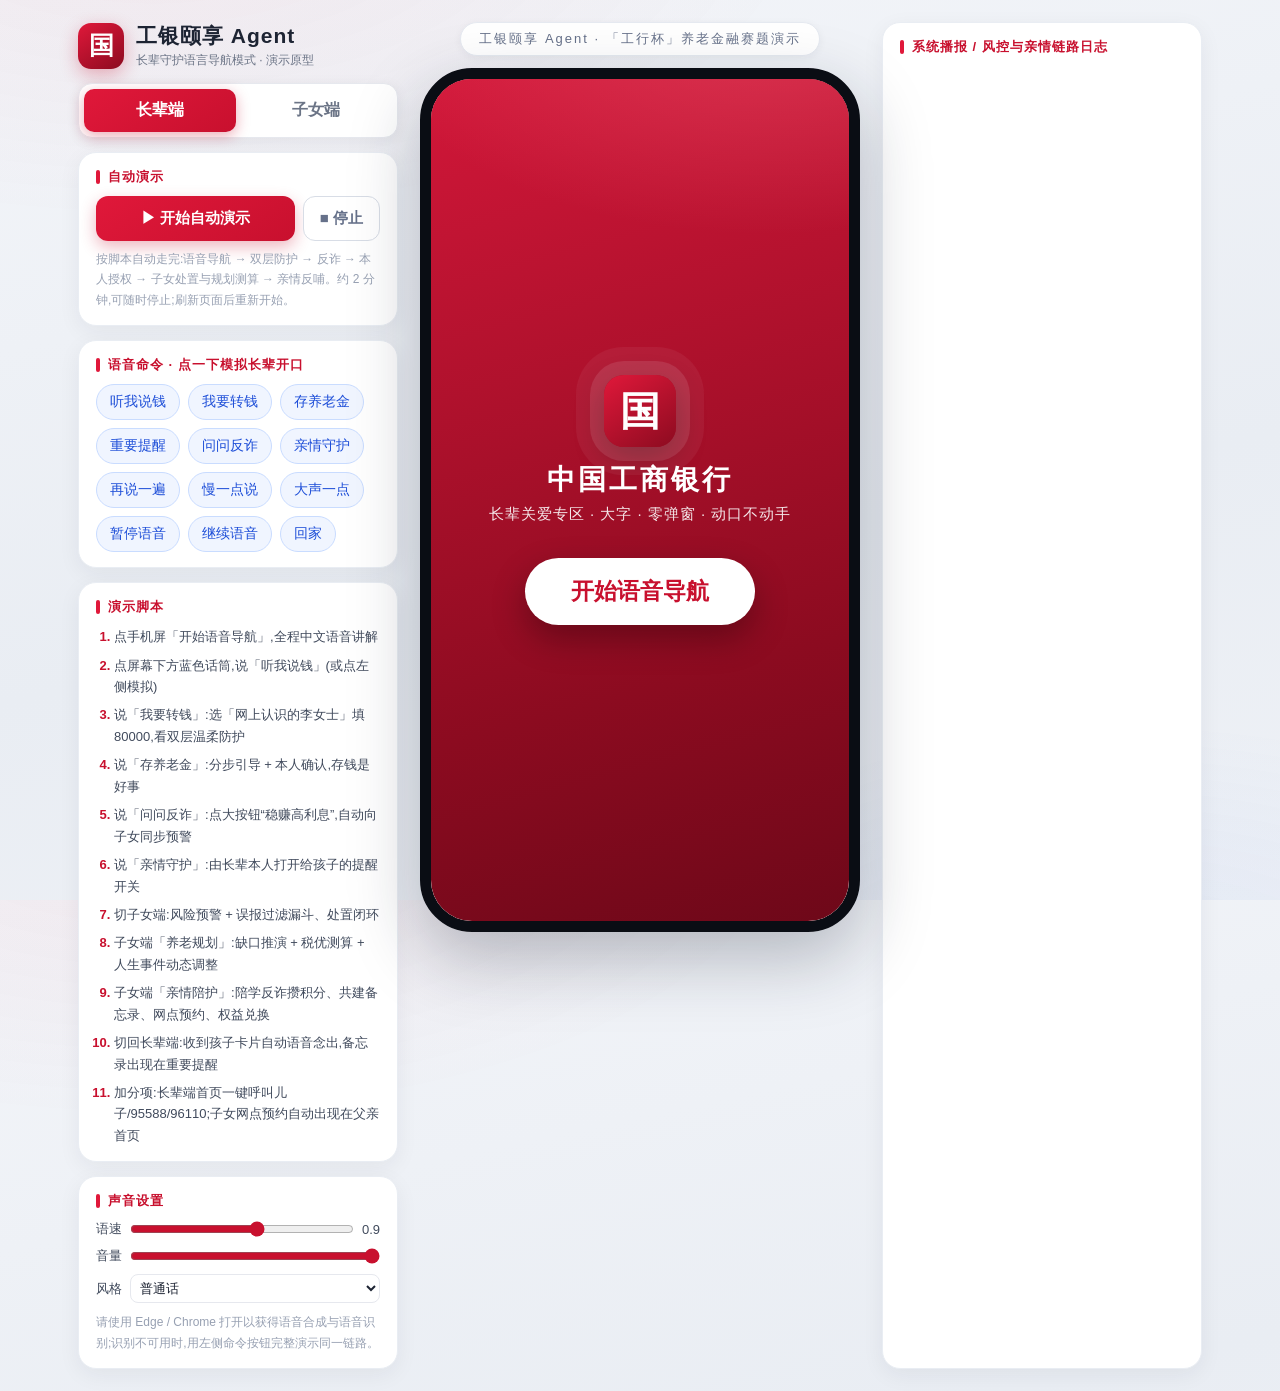
==== index.html @ 181be096 "工银颐享 Agent · 长辈守护语言导航 Demo（子女端已还原原版）" ====
<!DOCTYPE html>
<html lang="zh-CN">
<head>
<meta charset="UTF-8">
<meta name="viewport" content="width=device-width, initial-scale=1.0">
<title>工银颐享 Agent · 长辈守护语言导航 Demo</title>
<link rel="stylesheet" href="css/style.css">
</head>
<body>
<div class="stage">
  <aside class="side side-left">
    <div class="brand">
      <div class="logo">国</div>
      <div>
        <h1>工银颐享 Agent</h1>
        <p>长辈守护语言导航模式 · 演示原型</p>
      </div>
    </div>
    <div class="role-switch">
      <button id="btnElder" class="role on">长辈端</button>
      <button id="btnKids" class="role">子女端</button>
    </div>
    <div class="panel-box">
      <h3>自动演示</h3>
      <div class="auto-row">
        <button class="auto-go" id="btnAuto">▶ 开始自动演示</button>
        <button class="auto-stop" id="btnAutoStop">■ 停止</button>
      </div>
      <p class="mini">按脚本自动走完:语音导航 → 双层防护 → 反诈 → 本人授权 → 子女处置与规划测算 → 亲情反哺。约 2 分钟,可随时停止;刷新页面后重新开始。</p>
    </div>
    <div class="panel-box">
      <h3>语音命令 · 点一下模拟长辈开口</h3>
      <div class="cmd-grid">
        <button class="cmdbtn" data-cmd="听我说钱">听我说钱</button>
        <button class="cmdbtn" data-cmd="我要转钱">我要转钱</button>
        <button class="cmdbtn" data-cmd="存养老金">存养老金</button>
        <button class="cmdbtn" data-cmd="重要提醒">重要提醒</button>
        <button class="cmdbtn" data-cmd="问问反诈">问问反诈</button>
        <button class="cmdbtn" data-cmd="亲情守护开关">亲情守护</button>
        <button class="cmdbtn" data-cmd="再说一遍">再说一遍</button>
        <button class="cmdbtn" data-cmd="慢一点说">慢一点说</button>
        <button class="cmdbtn" data-cmd="大声一点">大声一点</button>
        <button class="cmdbtn" data-cmd="暂停语音">暂停语音</button>
        <button class="cmdbtn" data-cmd="继续语音">继续语音</button>
        <button class="cmdbtn" data-cmd="回家">回家</button>
      </div>
    </div>
    <div class="panel-box">
      <h3>演示脚本</h3>
      <ol>
        <li>点手机屏「开始语音导航」,全程中文语音讲解</li>
        <li>点屏幕下方蓝色话筒,说「听我说钱」(或点左侧模拟)</li>
        <li>说「我要转钱」:选「网上认识的李女士」填 80000,看双层温柔防护</li>
        <li>说「存养老金」:分步引导 + 本人确认,存钱是好事</li>
        <li>说「问问反诈」:点大按钮“稳赚高利息”,自动向子女同步预警</li>
        <li>说「亲情守护」:由长辈本人打开给孩子的提醒开关</li>
        <li>切子女端:风险预警 + 误报过滤漏斗、处置闭环</li>
        <li>子女端「养老规划」:缺口推演 + 税优测算 + 人生事件动态调整</li>
        <li>子女端「亲情陪护」:陪学反诈攒积分、共建备忘录、网点预约、权益兑换</li>
        <li>切回长辈端:收到孩子卡片自动语音念出,备忘录出现在重要提醒</li>
        <li>加分项:长辈端首页一键呼叫儿子/95588/96110;子女网点预约自动出现在父亲首页</li>
      </ol>
    </div>
    <div class="panel-box">
      <h3>声音设置</h3>
      <label class="field">语速 <input type="range" id="rateRange" min="0.5" max="1.2" step="0.05" value="0.9"> <span id="rateVal">0.9</span></label>
      <label class="field">音量 <input type="range" id="volRange" min="0" max="1" step="0.1" value="1"></label>
      <label class="field">风格
        <select id="dialectSel">
          <option value="mandarin">普通话</option>
          <option value="sichuan">川味短句</option>
        </select>
      </label>
      <p class="mini">请使用 Edge / Chrome 打开以获得语音合成与语音识别;识别不可用时,用左侧命令按钮完整演示同一链路。</p>
    </div>
  </aside>

  <div class="phone-col">
    <div class="app-top">工银颐享 Agent · 「工行杯」养老金融赛题演示</div>
  <div class="phone">
    <div class="boot" id="boot">
      <div class="boot-inner">
        <div class="logo big">国</div>
        <h2>中国工商银行</h2>
        <p class="slogan">长辈关爱专区 · 大字 · 零弹窗 · 动口不动手</p>
        <button id="btnStart">开始语音导航</button>
      </div>
    </div>
    <div class="notch"></div>
    <div class="appbar" id="appbar"></div>
    <div class="screen" id="screen"></div>
    <div class="caption idle" id="captionBar"><span class="eq" id="eq"><i></i><i></i><i></i><i></i></span></div>
    <div class="voice-dock" id="voiceDock">
      <button class="mic-round" id="micCmd" title="点这里说命令">
        <svg viewBox="0 0 24 24" width="34" height="34" fill="#fff"><path d="M12 14a3 3 0 0 0 3-3V6a3 3 0 1 0-6 0v5a3 3 0 0 0 3 3zm5-3a5 5 0 0 1-10 0H5a7 7 0 0 0 6 6.92V21h2v-3.08A7 7 0 0 0 19 11h-2z"/></svg>
      </button>
      <div class="vd-text">
        <b>按一下,说出来就行</b>
        <span id="vdHint"></span>
      </div>
    </div>
    <button class="repeat-fab" id="btnRepeat">再说<br>一遍</button>
    <nav class="tabbar" id="tabbar"></nav>
    <div class="toast" id="toast"></div>
    <div class="home-bar"></div>
    <div class="modal-root" id="modalRoot" hidden></div>
  </div>
  </div>

  <aside class="side side-right">
    <div class="panel-box grow">
      <h3>系统播报 / 风控与亲情链路日志</h3>
      <div class="log" id="log"></div>
    </div>
  </aside>
</div>
<script src="js/speech.js"></script>
<script src="js/data.js"></script>
<script src="js/app.js"></script>
</body>
</html>
---- css/style.css ----
:root {
  --brand: #c8102e;
  --brand-2: #e0183a;
  --brand-deep: #8c0b20;
  --ink: #1d2433;
  --sub: #6b7486;
  --line: #e6e8ee;
  --ok: #149c6a;
  --warn: #d97a06;
  --paper: #f6f5f1;
  --card-sh: 0 3px 14px rgba(23, 29, 46, .07);
}
* { box-sizing: border-box; margin: 0; padding: 0; }
html, body { height: 100%; }
body {
  font-family: "Microsoft YaHei", "PingFang SC", sans-serif;
  color: var(--ink);
  background:
    radial-gradient(1100px 520px at 12% -10%, rgba(200, 16, 46, .06), transparent 60%),
    radial-gradient(900px 480px at 88% 112%, rgba(37, 99, 235, .07), transparent 60%),
    linear-gradient(168deg, #f3f5f9, #e9edf3 60%, #eef1f6);
}
.stage { display: flex; gap: 22px; justify-content: center; padding: 22px; min-height: 100vh; }
.side { width: 320px; display: flex; flex-direction: column; gap: 14px; }

.brand { display: flex; gap: 12px; align-items: center; }
.logo { width: 46px; height: 46px; border-radius: 13px; background: linear-gradient(145deg, var(--brand-2), var(--brand-deep)); color: #fff; font-size: 25px; font-weight: 800; display: flex; align-items: center; justify-content: center; box-shadow: 0 6px 18px rgba(200, 16, 46, .3); flex: none; }
.logo.big { width: 72px; height: 72px; font-size: 40px; margin: 0 auto 14px; border-radius: 20px; }
.brand h1 { font-size: 21px; color: var(--ink); letter-spacing: 1px; }
.brand p { font-size: 12px; color: var(--sub); margin-top: 2px; }

.role-switch { display: flex; background: #fff; border: 1px solid var(--line); border-radius: 14px; padding: 5px; gap: 5px; box-shadow: var(--card-sh); }
.role-switch .role { flex: 1; border: 0; background: transparent; padding: 11px 0; font-size: 16px; border-radius: 10px; cursor: pointer; color: var(--sub); font-weight: 600; }
.role-switch .role.on { background: linear-gradient(145deg, var(--brand-2), var(--brand)); color: #fff; box-shadow: 0 4px 14px rgba(200, 16, 46, .35); }

.panel-box { background: #fff; border: 1px solid #e9edf3; border-radius: 18px; padding: 15px 17px; box-shadow: 0 6px 22px rgba(31, 41, 55, .06); }
.panel-box.grow { flex: 1; overflow: hidden; display: flex; flex-direction: column; }
.panel-box h3 { font-size: 13px; margin-bottom: 10px; color: var(--brand); letter-spacing: 1px; display: flex; align-items: center; gap: 8px; }
.panel-box h3::before { content: ""; width: 4px; height: 14px; border-radius: 2px; background: var(--brand-2); display: inline-block; }
.panel-box ol { padding-left: 18px; display: flex; flex-direction: column; gap: 7px; color: #404a5c; font-size: 13px; line-height: 1.65; }
.panel-box ol li::marker { color: var(--brand); font-weight: 700; }
.mini { font-size: 12px; color: #97a0b2; margin-top: 8px; line-height: 1.7; }
.field { display: flex; align-items: center; gap: 8px; margin-bottom: 9px; font-size: 13px; color: #404a5c; }
.field input[type=range] { flex: 1; accent-color: var(--brand); }
.field select { flex: 1; padding: 5px; border: 1px solid var(--line); background: #fff; color: var(--ink); border-radius: 8px; }

.cmd-grid { display: flex; flex-wrap: wrap; gap: 8px; }
.cmdbtn { border: 1px solid #c9dcff; background: #f0f5ff; color: #1d4ed8; border-radius: 20px; padding: 8px 13px; font-size: 14px; cursor: pointer; transition: .15s; }
.cmdbtn:hover { background: #dcebff; transform: translateY(-1px); box-shadow: 0 4px 10px rgba(29, 78, 216, .15); }

.log { flex: 1; overflow-y: auto; display: flex; flex-direction: column; gap: 7px; font-size: 12px; padding-right: 4px; }
.log .li { padding: 8px 10px; border-radius: 10px; background: #f6f7f9; line-height: 1.6; color: #404a5c; }
.log .li .t { color: #9aa3b5; margin-right: 6px; }
.log .li.voice { background: #eef6ff; color: #14507a; }
.log .li.event { background: #fdf0f2; color: #8c0b20; }
.log .li.good { background: #eefaf3; color: #0c5c3c; }

/* ============ phone shell ============ */
.phone-col { display: flex; flex-direction: column; align-items: center; gap: 12px; }
.app-top { font-size: 13px; letter-spacing: 2px; color: #66718a; background: #fff; border: 1px solid #e6eaf1; padding: 7px 18px; border-radius: 999px; box-shadow: 0 2px 8px rgba(31, 41, 55, .05); }

.phone {
  width: 440px; flex: none; background: linear-gradient(180deg, #f8f7f3, #f1f0eb); border: 11px solid #0a0d14; border-radius: 52px;
  position: relative; display: flex; flex-direction: column; overflow: hidden; height: 880px; max-height: 96vh;
  box-shadow: 0 26px 70px rgba(20, 28, 46, .28), inset 0 0 0 2px rgba(255, 255, 255, .5);
}
.notch { position: absolute; top: 8px; left: 50%; transform: translateX(-50%); width: 118px; height: 24px; background: #0a0d14; border-radius: 14px; z-index: 45; }
.home-bar { position: absolute; bottom: 5px; left: 50%; transform: translateX(-50%); width: 130px; height: 5px; border-radius: 3px; background: #0a0d14; opacity: .22; z-index: 46; pointer-events: none; }

.boot { position: absolute; inset: 0; background: radial-gradient(700px 400px at 80% -10%, rgba(255, 120, 140, .35), transparent 60%), linear-gradient(165deg, #d21739, #8c0b20 70%, #6e0819); z-index: 60; display: flex; align-items: center; justify-content: center; color: #fff; }
.boot.hide { display: none; }
.boot-inner { text-align: center; padding: 26px; }
.boot-inner h2 { font-size: 28px; letter-spacing: 3px; margin-bottom: 6px; }
.boot-inner .slogan { opacity: .9; margin-bottom: 34px; font-size: 15px; letter-spacing: 1px; }
.boot-inner button { font-size: 23px; font-weight: 800; padding: 18px 46px; border-radius: 999px; border: 0; background: #fff; color: var(--brand); cursor: pointer; box-shadow: 0 14px 34px rgba(0, 0, 0, .3); animation: shine 2.4s ease-in-out infinite; }
.boot-inner button:active { transform: scale(.97); }
@keyframes shine { 0%, 100% { transform: translateY(0); } 50% { transform: translateY(-4px); } }
.logo.big { box-shadow: 0 0 0 14px rgba(255, 255, 255, .1), 0 0 0 28px rgba(255, 255, 255, .05), 0 10px 30px rgba(0, 0, 0, .3); }

.appbar { flex: none; padding: 30px 16px 12px; display: flex; align-items: center; gap: 10px; font-size: 20px; font-weight: 800; color: #fff; background: linear-gradient(135deg, var(--brand-2), var(--brand) 60%, var(--brand-deep)); letter-spacing: 1px; box-shadow: 0 6px 18px rgba(0, 0, 0, .18); position: relative; z-index: 20; }
.phone.kid .appbar { background: linear-gradient(135deg, #2f6fed, #1d4ed8 60%, #16309c); }
.appbar .who { margin-left: auto; font-size: 12px; font-weight: 400; color: rgba(255, 255, 255, .88); background: rgba(0, 0, 0, .16); padding: 5px 10px; border-radius: 999px; }
.appbar .back { font-size: 17px; border: 1px solid rgba(255, 255, 255, .5); background: rgba(255, 255, 255, .14); color: #fff; border-radius: 999px; padding: 8px 16px; cursor: pointer; font-weight: 700; }

.screen { flex: 1; overflow-y: auto; padding: 14px 16px; display: flex; flex-direction: column; gap: 14px; font-size: 18px; color: var(--ink); }

.card { background: #fff; border-radius: 20px; padding: 16px; box-shadow: var(--card-sh); }
.card.hero { background: radial-gradient(420px 180px at 90% -20%, rgba(255, 255, 255, .25), transparent 60%), linear-gradient(145deg, var(--brand-2), var(--brand) 55%, var(--brand-deep)); color: #fff; box-shadow: 0 10px 26px rgba(200, 16, 46, .35); position: relative; overflow: hidden; }
.card.hero::before, .card.hero::after { content: ""; position: absolute; border-radius: 50%; background: rgba(255, 255, 255, .09); pointer-events: none; }
.card.hero::before { width: 220px; height: 220px; top: -90px; right: -60px; }
.card.hero::after { width: 120px; height: 120px; bottom: -50px; left: -30px; background: rgba(255, 255, 255, .07); }
.card.hero .num { font-size: 36px; font-weight: 800; letter-spacing: 1px; margin: 2px 0; }
.card.hero p { opacity: .92; font-size: 14px; }
.card h4 { font-size: 19px; margin-bottom: 6px; color: var(--ink); }
.card p { font-size: 16px; line-height: 1.8; color: #3a4356; }

.pill { display: inline-block; font-size: 12px; padding: 3px 11px; border-radius: 999px; background: #ffe9ed; color: var(--brand); margin-left: 6px; vertical-align: 2px; font-weight: 600; }
.pill.safe { background: #ddf4e9; color: var(--ok); }
.pill.risk { background: var(--brand); color: #fff; }
.pill.gray { background: #eceff3; color: var(--sub); }

.btn { display: block; width: 100%; border: 0; border-radius: 18px; padding: 18px 16px; min-height: 72px; font-size: 22px; font-weight: 800; cursor: pointer; background: #fff; color: var(--ink); box-shadow: 0 3px 12px rgba(23, 29, 46, .08), inset 0 0 0 2px #e9ebf1; transition: transform .08s, box-shadow .15s; }
.btn:active { transform: scale(.98); }
.btn:hover { box-shadow: 0 6px 18px rgba(23, 29, 46, .12), inset 0 0 0 2px #dfe2ea; }
.btn.primary { background: linear-gradient(145deg, var(--brand-2), var(--brand)); color: #fff; box-shadow: 0 8px 20px rgba(200, 16, 46, .35); border: 0; }
.btn.primary:hover { box-shadow: 0 10px 26px rgba(200, 16, 46, .45); }
.btn.ok { background: linear-gradient(145deg, #16b077, #0e8a5c); color: #fff; box-shadow: 0 8px 20px rgba(20, 156, 106, .35); border: 0; }
.btn.ghost { color: var(--brand); box-shadow: inset 0 0 0 2px var(--brand); background: #fff; }
.btn.small { font-size: 15px; padding: 10px 14px; min-height: 44px; width: auto; border-radius: 12px; }
.btn:disabled { opacity: .55; cursor: not-allowed; }
.btn-row { display: flex; gap: 10px; }
.btn-row .btn { flex: 1; }
.btn.primary:not(.small)::after, .btn.ok:not(.small)::after { content: "›"; margin-left: 8px; font-weight: 400; opacity: .8; }

.quick-call { display: flex; gap: 10px; }
.qc { flex: 1; min-height: 66px; font-size: 18px; font-weight: 800; border: 0; border-radius: 16px; background: #fff; color: var(--ink); box-shadow: 0 3px 12px rgba(23, 29, 46, .08), inset 0 0 0 2px #e9ebf1; cursor: pointer; display: flex; flex-direction: column; align-items: center; justify-content: center; gap: 2px; }
.qc:active { transform: scale(.97); }
.qc-ico { width: 30px; height: 30px; border-radius: 50%; background: #eef6ff; color: #14507a; font-size: 15px; font-weight: 800; display: flex; align-items: center; justify-content: center; margin-bottom: 4px; }
.qc svg { flex: none; }
.qc .qc-num { font-size: 11px; color: var(--sub); font-weight: 400; }

.banner { border-radius: 16px; padding: 16px 16px 16px 56px; font-size: 17px; line-height: 1.9; box-shadow: 0 3px 12px rgba(23, 29, 46, .05); position: relative; }
.banner::before { position: absolute; left: 14px; top: 15px; width: 30px; height: 30px; border-radius: 50%; display: flex; align-items: center; justify-content: center; font-weight: 900; font-size: 17px; color: #fff; }
.banner.warn { background: #fff6e8; border: 2px solid #f2c580; color: #7a4a00; }
.banner.warn::before { content: "!"; background: #f0ad4e; color: #7a4a00; box-shadow: 0 0 0 5px rgba(240, 173, 78, .2); }
.banner.info { background: #ecf4ff; border: 2px solid #bcd9f5; color: #14507a; }
.banner.info::before { content: "i"; background: #4a90d9; font-style: italic; font-family: Georgia, serif; box-shadow: 0 0 0 5px rgba(74, 144, 217, .18); }
.banner.okb { background: #e9f9f0; border: 2px solid #9fdcbd; color: #0c5c3c; }
.banner.okb::before { content: "✓"; background: #16b077; box-shadow: 0 0 0 5px rgba(22, 176, 119, .18); }
.banner b { font-size: 18px; }

.input { width: 100%; font-size: 26px; padding: 16px; min-height: 68px; border: 2px solid #dfe3ea; border-radius: 16px; background: #fff; color: var(--ink); }
.input:focus { border-color: var(--brand); outline: none; box-shadow: 0 0 0 4px rgba(200, 16, 46, .1); }

.step { background: #fff; border-radius: 20px; padding: 16px; display: flex; flex-direction: column; gap: 12px; box-shadow: var(--card-sh); }
.step .step-head { display: flex; align-items: center; gap: 10px; font-size: 20px; font-weight: 800; color: var(--ink); }
.step .step-num { width: 38px; height: 38px; border-radius: 50%; background: linear-gradient(145deg, var(--brand-2), var(--brand)); color: #fff; font-size: 20px; font-weight: 800; display: flex; align-items: center; justify-content: center; flex: none; box-shadow: 0 4px 10px rgba(200, 16, 46, .35); }
.step .step-head .hint { margin-left: auto; font-size: 12px; font-weight: 400; color: var(--sub); }
.opt { text-align: left; min-height: 64px; }
.opt .rel { float: right; font-size: 15px; font-weight: 600; color: var(--sub); line-height: 1.9; }
.opt.sel { background: linear-gradient(145deg, var(--brand-2), var(--brand)); color: #fff; box-shadow: 0 8px 20px rgba(200, 16, 46, .35); }
.opt.sel .rel { color: #ffd9e0; }

.chips { display: flex; flex-wrap: wrap; gap: 8px; }
.chip { border: 1px solid var(--line); background: #fff; border-radius: 12px; padding: 10px 14px; font-size: 16px; cursor: pointer; color: var(--ink); }
.chip.sel { border-color: var(--brand); background: #fff3f5; color: var(--brand); font-weight: 700; }

.toggle-row { display: flex; align-items: center; justify-content: space-between; gap: 12px; }
.switch { position: relative; width: 66px; height: 36px; flex: none; }
.switch input { opacity: 0; width: 0; height: 0; }
.slider { position: absolute; inset: 0; background: #cfd4da; border-radius: 20px; cursor: pointer; transition: .2s; }
.slider:before { content: ""; position: absolute; width: 30px; height: 30px; left: 3px; top: 3px; background: #fff; border-radius: 50%; transition: .2s; box-shadow: 0 2px 6px rgba(0, 0, 0, .2); }
.switch input:checked + .slider { background: linear-gradient(145deg, #16b077, #0e8a5c); }
.switch input:checked + .slider:before { transform: translateX(30px); }

/* caption + voice dock */
.caption { flex: none; margin: 0 14px; background: #fff; border: 1px solid #eceef3; border-radius: 999px; padding: 11px; min-height: 42px; display: flex; align-items: center; justify-content: center; box-shadow: 0 3px 12px rgba(23, 29, 46, .06); }
.caption.idle { display: none; }
.eq { display: inline-flex; gap: 4px; align-items: center; height: 22px; flex: none; }
.eq i { width: 4px; height: 5px; border-radius: 3px; background: #d8dde6; transition: .2s; }
.eq.on i { background: linear-gradient(180deg, #f26d7d, #e0183a); animation: eq .7s ease-in-out infinite; }
.caption.paused .eq i { background: linear-gradient(180deg, #b9c9e4, #8ba3c9); height: 12px; }
.eq.on i:nth-child(2) { animation-delay: .12s; }
.eq.on i:nth-child(3) { animation-delay: .24s; }
.eq.on i:nth-child(4) { animation-delay: .36s; }
@keyframes eq { 0%, 100% { height: 5px; } 50% { height: 20px; } }

.voice-dock { flex: none; margin: 10px 14px 6px; display: flex; align-items: center; gap: 14px; background: #fff; border-radius: 999px; padding: 9px 20px 9px 8px; box-shadow: 0 6px 22px rgba(23, 29, 46, .14), inset 0 0 0 1px #eceef3; }
.phone.kid .voice-dock { display: none; }
.mic-round { width: 62px; height: 62px; border-radius: 50%; border: 0; background: linear-gradient(145deg, #3b82f6, #4f46e5); display: flex; align-items: center; justify-content: center; cursor: pointer; box-shadow: 0 8px 20px rgba(59, 130, 246, .45); flex: none; transition: .15s; }
.mic-round:active { transform: scale(.93); }
.mic-round.rec { background: linear-gradient(145deg, #ef4444, #c8102e); animation: pulse 1s infinite; }
@keyframes pulse { 0% { box-shadow: 0 0 0 0 rgba(224, 24, 58, .5); } 100% { box-shadow: 0 0 0 18px rgba(224, 24, 58, 0); } }
.vd-text { display: flex; flex-direction: column; gap: 2px; min-width: 0; }
.vd-text b { font-size: 17px; color: var(--ink); }
.vd-text span { font-size: 12.5px; color: #2563eb; white-space: nowrap; overflow: hidden; text-overflow: ellipsis; }
.vd-text span:empty { display: none; }

.repeat-fab { position: absolute; right: 16px; bottom: 176px; width: 74px; height: 74px; border-radius: 50%; border: 0; background: linear-gradient(145deg, var(--brand-2), var(--brand)); color: #fff; font-size: 16px; font-weight: 800; line-height: 1.3; cursor: pointer; box-shadow: 0 10px 24px rgba(200, 16, 46, .5); z-index: 30; }
.phone.kid .repeat-fab { display: none; }

.tabbar { flex: none; display: flex; background: rgba(255, 255, 255, .94); backdrop-filter: blur(10px); border-top: 1px solid #e9ebf1; padding-bottom: 6px; }
.tab { flex: 1; border: 0; background: none; padding: 12px 0 8px; font-size: 19px; cursor: pointer; color: #8a93a6; position: relative; font-weight: 700; transition: color .15s; }
.tab.on { color: var(--brand); }
.phone.kid .tab.on { color: #1d4ed8; }
.tab.on::after { content: ""; display: block; width: 26px; height: 4px; border-radius: 2px; background: currentColor; margin: 5px auto 0; }
.tab .dot { position: absolute; top: 5px; right: 50%; margin-right: -28px; min-width: 20px; height: 20px; border-radius: 10px; background: var(--brand); color: #fff; font-size: 12px; line-height: 20px; padding: 0 5px; }

.toast { position: absolute; left: 50%; bottom: 130px; transform: translateX(-50%); background: rgba(16, 22, 36, .9); color: #fff; font-size: 15px; padding: 11px 20px; border-radius: 999px; opacity: 0; transition: .25s; pointer-events: none; z-index: 50; white-space: nowrap; max-width: 92%; overflow: hidden; text-overflow: ellipsis; }
.toast.show { opacity: 1; }

.modal-root { position: absolute; inset: 0; background: rgba(10, 14, 24, .45); backdrop-filter: blur(3px); z-index: 55; display: flex; align-items: center; justify-content: center; padding: 24px; }
.modal-root[hidden] { display: none; }
.modal { background: #fff; border-radius: 24px; padding: 24px; width: 100%; max-width: 356px; box-shadow: 0 24px 60px rgba(0, 0, 0, .3); }
.modal h3 { font-size: 23px; margin-bottom: 10px; color: var(--ink); }
.modal p { font-size: 17px; line-height: 1.9; margin-bottom: 8px; color: #3a4356; }
.modal .btn { margin-top: 10px; font-size: 20px; min-height: 60px; }
.modal .fine { font-size: 12px; color: var(--sub); text-align: center; margin-top: 10px; }

.list-item { background: #fff; border-radius: 18px; padding: 14px 16px; display: flex; flex-direction: column; gap: 6px; box-shadow: var(--card-sh); }
.list-item .head { display: flex; align-items: center; gap: 8px; flex-wrap: wrap; }
.list-item .head b { font-size: 16px; color: var(--ink); }
.list-item .head .time { margin-left: auto; font-size: 12px; color: var(--sub); }
.list-item p { font-size: 14px; line-height: 1.8; color: #3a4356; }
.lock { text-align: center; padding: 46px 20px; color: var(--sub); font-size: 15px; line-height: 2.1; }
.lock svg { opacity: .45; margin-bottom: 10px; }

.bubble { max-width: 86%; padding: 13px 15px; border-radius: 18px; font-size: 18px; line-height: 1.8; box-shadow: 0 2px 8px rgba(23, 29, 46, .06); }
.bubble.me { align-self: flex-end; background: linear-gradient(145deg, #16b077, #0e8a5c); color: #fff; border-bottom-right-radius: 5px; }
.bubble.ai { align-self: flex-start; background: #fff; border-bottom-left-radius: 5px; }
.chat-list { display: flex; flex-direction: column; gap: 10px; }
.chat-input { display: flex; gap: 8px; position: sticky; bottom: 0; background: transparent; padding-top: 8px; }
.mic-btn { flex: none; width: 58px; border-radius: 16px; border: 0; background: #e8f0ff; color: #1d4ed8; font-size: 15px; font-weight: 800; cursor: pointer; }
.mic-btn.rec { background: var(--brand); color: #fff; animation: pulse 1s infinite; }
.hr-note { font-size: 12px; color: #98a1b3; text-align: center; line-height: 1.8; }
h2.page-title { font-size: 24px; padding: 4px 2px 0; color: var(--ink); letter-spacing: 1px; }
.sub-note { font-size: 17px; color: var(--sub); line-height: 1.7; }
.points-bar { display: flex; align-items: center; gap: 10px; }
.points-bar .val { font-size: 32px; font-weight: 800; color: var(--brand); }

/* plan / care widgets */
.card .field { color: var(--ink); }
.p-in { width: 120px; margin-left: auto; font-size: 15px; padding: 7px 10px; border: 2px solid #dfe3ea; border-radius: 10px; text-align: right; color: var(--ink); }
.p-in:focus { border-color: var(--brand); outline: none; }
.p-in-sel { width: 100%; font-size: 14px; padding: 10px; min-height: 42px; border-radius: 12px; }
.p-in-memo { font-size: 15px; min-height: 46px; padding: 10px 14px; }
.memo-row { display: flex; gap: 8px; align-items: center; justify-content: space-between; background: #f2f6ff; border-radius: 12px; padding: 9px 12px; margin-top: 8px; font-size: 13px; line-height: 1.6; }
.send-row { display: flex; gap: 10px; align-items: center; justify-content: space-between; padding: 10px 0; border-bottom: 1px dashed #e6e8ee; }
.send-row:last-child { border-bottom: 0; }
.bar-row { display: flex; align-items: center; gap: 8px; margin-top: 8px; font-size: 12px; }
.bar-label { width: 128px; flex: none; color: var(--ink); text-align: right; }
.bar-track { flex: 1; height: 14px; background: #eef0f4; border-radius: 8px; overflow: hidden; }
.bar-fill { height: 100%; border-radius: 8px; transition: width .8s ease; }
.bar-val { width: 74px; flex: none; color: var(--sub); font-variant-numeric: tabular-nums; }
.big-out { margin-top: 10px; background: #fdf2f4; border-radius: 14px; padding: 12px; font-size: 15px; line-height: 1.9; color: var(--ink); }
.big-out b { color: var(--brand); }

.phone.kid { background: #f3f5f9; }
.phone.kid .btn { font-size: 16px; min-height: 46px; padding: 11px 14px; border-radius: 13px; font-weight: 700; }
.phone.kid .btn.primary { background: linear-gradient(145deg, #2f6fed, #1d4ed8); box-shadow: 0 6px 16px rgba(29, 78, 216, .3); }
.phone.kid .btn-row { gap: 8px; }
.phone.kid .card p, .phone.kid .list-item p { font-size: 13.5px; line-height: 1.75; }
.phone.kid .card h4, .phone.kid h2.page-title { font-size: 17px; letter-spacing: 0; }
.phone.kid .banner { font-size: 13px; line-height: 1.75; padding: 12px 12px 12px 48px; }
.phone.kid .caption { display: none; }
.phone.kid .screen { font-size: 15px; }

::-webkit-scrollbar { width: 5px; height: 5px; }
::-webkit-scrollbar-thumb { background: rgba(120, 130, 150, .4); border-radius: 3px; }

/* numeric pad */
.amt-display { font-size: 40px; font-weight: 800; text-align: center; background: #f4f6fa; border-radius: 16px; padding: 14px; color: var(--ink); letter-spacing: 2px; font-variant-numeric: tabular-nums; }
.pad { display: grid; grid-template-columns: repeat(3, 1fr); gap: 10px; }
.pad button { min-height: 64px; font-size: 27px; font-weight: 800; border: 0; border-radius: 14px; background: #fff; color: var(--ink); box-shadow: 0 2px 8px rgba(23,29,46,.08), inset 0 0 0 1.5px #e6e9f0; cursor: pointer; }
.pad button:active { transform: scale(.95); background: #fdf0f2; }
.pad .pad-del { background: #f4f6fa; color: var(--sub); }
.pad .pad-fn { font-size: 18px; color: var(--brand); }

/* ring + trend charts (kid) */
.ring-wrap { display: flex; align-items: center; gap: 14px; margin-top: 10px; }
.ring-pct { font-size: 21px; font-weight: 800; fill: var(--ink); }
.ring-lb { font-size: 10px; fill: #98a1b3; }
.trend { display: flex; gap: 6px; align-items: flex-end; height: 58px; margin-top: 10px; }
.trend i { flex: 1; background: linear-gradient(180deg, #cdd7ea, #b6c4de); border-radius: 5px 5px 2px 2px; min-height: 6px; }
.trend i:last-child { background: linear-gradient(180deg, #e0183a, #8c0b20); }
.trend-x { display: flex; gap: 6px; margin-top: 4px; }
.trend-x span { flex: 1; text-align: center; font-size: 11px; color: #98a1b3; }

/* auto demo */
.auto-row { display: flex; gap: 8px; }
.auto-go { flex: 1; border: 0; border-radius: 12px; padding: 12px; font-size: 15px; font-weight: 800; color: #fff; background: linear-gradient(145deg, var(--brand-2), var(--brand)); cursor: pointer; box-shadow: 0 6px 16px rgba(200,16,46,.3); }
.auto-go:hover { transform: translateY(-1px); }
.auto-stop { border: 1.5px solid #d8dde6; border-radius: 12px; padding: 12px 16px; font-size: 15px; font-weight: 700; color: #66718a; background: #fff; cursor: pointer; }
.auto-stop:hover { color: var(--brand); border-color: var(--brand); }

@media (max-width: 1180px) {
  .stage { flex-wrap: wrap; }
  .side { width: 100%; max-width: 480px; }
  .log { max-height: 240px; }
}
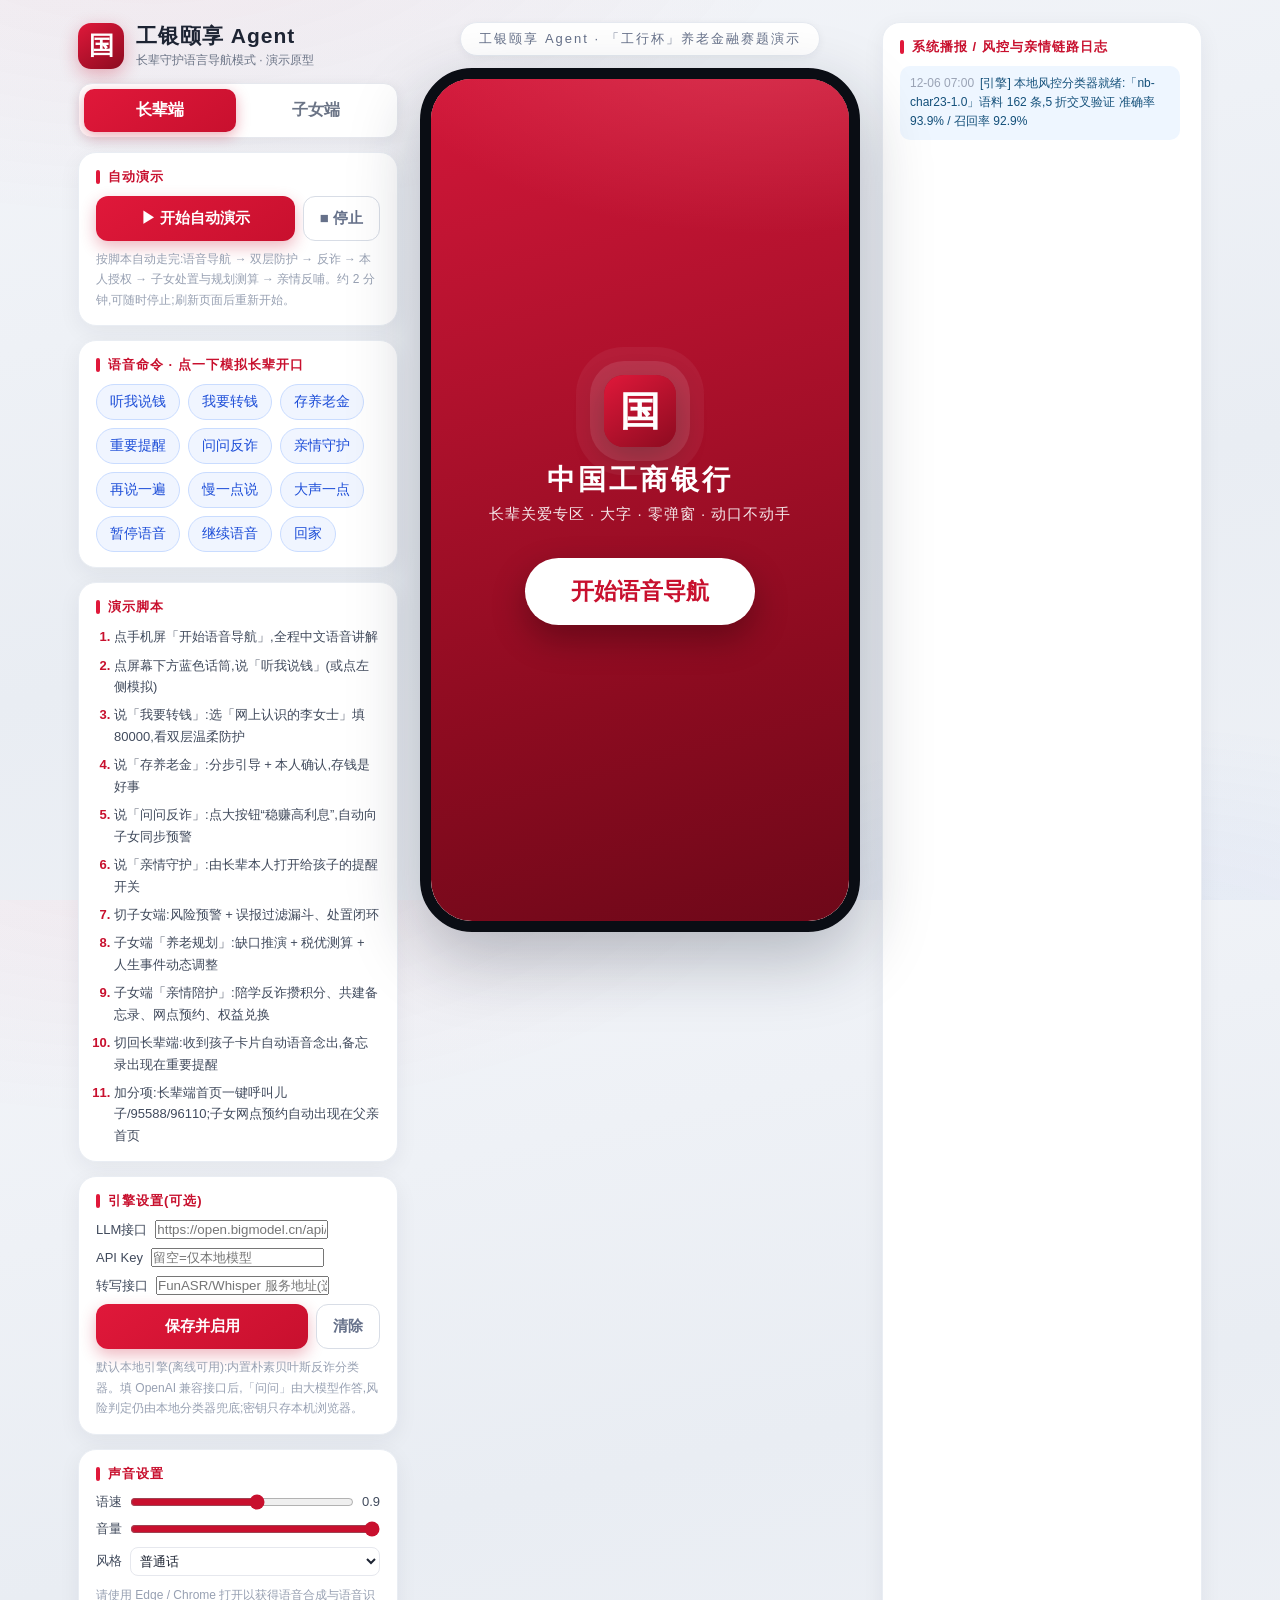
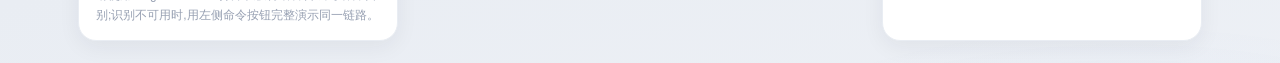
==== commit aa5067a0: "引擎化升级:真实反诈分类器(162条语料/5折CV 93.9%)+可插拔引擎(本地/LLM/编排服务)+零依赖多智能体Node服务+微信webhook+漏斗真实化+测试评估方案+作品方案书" ====
--- a/index.html
+++ b/index.html
@@ -62,6 +62,14 @@
       </ol>
     </div>
     <div class="panel-box">
+      <h3>引擎设置(可选)</h3>
+      <label class="field">LLM接口 <input id="llmUrl" placeholder="https://open.bigmodel.cn/api/paas/v4"></label>
+      <label class="field">API Key <input id="llmKey" type="password" placeholder="留空=仅本地模型"></label>
+      <label class="field">转写接口 <input id="asrUrl" placeholder="FunASR/Whisper 服务地址(选填)"></label>
+      <div class="auto-row"><button class="auto-go" id="btnEngSave">保存并启用</button><button class="auto-stop" id="btnEngClear">清除</button></div>
+      <p class="mini">默认本地引擎(离线可用):内置朴素贝叶斯反诈分类器。填 OpenAI 兼容接口后,「问问」由大模型作答,风险判定仍由本地分类器兜底;密钥只存本机浏览器。</p>
+    </div>
+    <div class="panel-box">
       <h3>声音设置</h3>
       <label class="field">语速 <input type="range" id="rateRange" min="0.5" max="1.2" step="0.05" value="0.9"> <span id="rateVal">0.9</span></label>
       <label class="field">音量 <input type="range" id="volRange" min="0" max="1" step="0.1" value="1"></label>
@@ -101,7 +109,7 @@
     </div>
     <button class="repeat-fab" id="btnRepeat">再说<br>一遍</button>
     <nav class="tabbar" id="tabbar"></nav>
-    <div class="toast" id="toast"></div>
+    <div class="toast" id="toast" role="status" aria-live="polite"></div>
     <div class="home-bar"></div>
     <div class="modal-root" id="modalRoot" hidden></div>
   </div>
@@ -115,6 +123,8 @@
   </aside>
 </div>
 <script src="js/speech.js"></script>
+<script src="js/risk-model.js"></script>
+<script src="js/llm.js"></script>
 <script src="js/data.js"></script>
 <script src="js/app.js"></script>
 </body>
--- a/css/style.css
+++ b/css/style.css
@@ -83,6 +83,7 @@
 .appbar .back { font-size: 17px; border: 1px solid rgba(255, 255, 255, .5); background: rgba(255, 255, 255, .14); color: #fff; border-radius: 999px; padding: 8px 16px; cursor: pointer; font-weight: 700; }
 
 .screen { flex: 1; overflow-y: auto; padding: 14px 16px; display: flex; flex-direction: column; gap: 14px; font-size: 18px; color: var(--ink); }
+.screen > * { flex-shrink: 0; }
 
 .card { background: #fff; border-radius: 20px; padding: 16px; box-shadow: var(--card-sh); }
 .card.hero { background: radial-gradient(420px 180px at 90% -20%, rgba(255, 255, 255, .25), transparent 60%), linear-gradient(145deg, var(--brand-2), var(--brand) 55%, var(--brand-deep)); color: #fff; box-shadow: 0 10px 26px rgba(200, 16, 46, .35); position: relative; overflow: hidden; }
@@ -97,7 +98,7 @@
 .pill { display: inline-block; font-size: 12px; padding: 3px 11px; border-radius: 999px; background: #ffe9ed; color: var(--brand); margin-left: 6px; vertical-align: 2px; font-weight: 600; }
 .pill.safe { background: #ddf4e9; color: var(--ok); }
 .pill.risk { background: var(--brand); color: #fff; }
-.pill.gray { background: #eceff3; color: var(--sub); }
+.pill.gray { background: #eceff3; color: #5c6a84; }
 
 .btn { display: block; width: 100%; border: 0; border-radius: 18px; padding: 18px 16px; min-height: 72px; font-size: 22px; font-weight: 800; cursor: pointer; background: #fff; color: var(--ink); box-shadow: 0 3px 12px rgba(23, 29, 46, .08), inset 0 0 0 2px #e9ebf1; transition: transform .08s, box-shadow .15s; }
 .btn:active { transform: scale(.98); }
@@ -142,7 +143,7 @@
 .opt.sel .rel { color: #ffd9e0; }
 
 .chips { display: flex; flex-wrap: wrap; gap: 8px; }
-.chip { border: 1px solid var(--line); background: #fff; border-radius: 12px; padding: 10px 14px; font-size: 16px; cursor: pointer; color: var(--ink); }
+.chip { border: 1px solid var(--line); background: #fff; border-radius: 12px; padding: 10px 14px; min-height: 44px; font-size: 16px; cursor: pointer; color: var(--ink); }
 .chip.sel { border-color: var(--brand); background: #fff3f5; color: var(--brand); font-weight: 700; }
 
 .toggle-row { display: flex; align-items: center; justify-content: space-between; gap: 12px; }
@@ -212,7 +213,7 @@
 .chat-input { display: flex; gap: 8px; position: sticky; bottom: 0; background: transparent; padding-top: 8px; }
 .mic-btn { flex: none; width: 58px; border-radius: 16px; border: 0; background: #e8f0ff; color: #1d4ed8; font-size: 15px; font-weight: 800; cursor: pointer; }
 .mic-btn.rec { background: var(--brand); color: #fff; animation: pulse 1s infinite; }
-.hr-note { font-size: 12px; color: #98a1b3; text-align: center; line-height: 1.8; }
+.hr-note { font-size: 12px; color: #6f7a8f; text-align: center; line-height: 1.8; }
 h2.page-title { font-size: 24px; padding: 4px 2px 0; color: var(--ink); letter-spacing: 1px; }
 .sub-note { font-size: 17px; color: var(--sub); line-height: 1.7; }
 .points-bar { display: flex; align-items: center; gap: 10px; }
@@ -222,7 +223,7 @@
 .card .field { color: var(--ink); }
 .p-in { width: 120px; margin-left: auto; font-size: 15px; padding: 7px 10px; border: 2px solid #dfe3ea; border-radius: 10px; text-align: right; color: var(--ink); }
 .p-in:focus { border-color: var(--brand); outline: none; }
-.p-in-sel { width: 100%; font-size: 14px; padding: 10px; min-height: 42px; border-radius: 12px; }
+.p-in-sel { width: 100%; font-size: 14px; padding: 10px; min-height: 44px; border-radius: 12px; }
 .p-in-memo { font-size: 15px; min-height: 46px; padding: 10px 14px; }
 .memo-row { display: flex; gap: 8px; align-items: center; justify-content: space-between; background: #f2f6ff; border-radius: 12px; padding: 9px 12px; margin-top: 8px; font-size: 13px; line-height: 1.6; }
 .send-row { display: flex; gap: 10px; align-items: center; justify-content: space-between; padding: 10px 0; border-bottom: 1px dashed #e6e8ee; }
@@ -259,7 +260,7 @@
 /* ring + trend charts (kid) */
 .ring-wrap { display: flex; align-items: center; gap: 14px; margin-top: 10px; }
 .ring-pct { font-size: 21px; font-weight: 800; fill: var(--ink); }
-.ring-lb { font-size: 10px; fill: #98a1b3; }
+.ring-lb { font-size: 11.5px; fill: #6b7486; }
 .trend { display: flex; gap: 6px; align-items: flex-end; height: 58px; margin-top: 10px; }
 .trend i { flex: 1; background: linear-gradient(180deg, #cdd7ea, #b6c4de); border-radius: 5px 5px 2px 2px; min-height: 6px; }
 .trend i:last-child { background: linear-gradient(180deg, #e0183a, #8c0b20); }
@@ -278,3 +279,17 @@
   .side { width: 100%; max-width: 480px; }
   .log { max-height: 240px; }
 }
+
+/* a11y: 统一键盘焦点样式（不清除浏览器默认,补齐一致性） */
+:where(button, .btn, .tab, .chip, .input, .p-in, .p-in-sel, .p-in-memo, select, [role="slider"]):focus-visible {
+  outline: 2.5px solid var(--brand);
+  outline-offset: 2px;
+}
+.phone.kid :where(button, .btn, .tab, .chip, .input, .p-in, .p-in-sel, .p-in-memo, select):focus-visible {
+  outline-color: #1d4ed8;
+}
+
+/* a11y: 尊重系统"减少动态效果"设置 */
+@media (prefers-reduced-motion: reduce) {
+  *, *::before, *::after { animation: none !important; transition: none !important; }
+}
